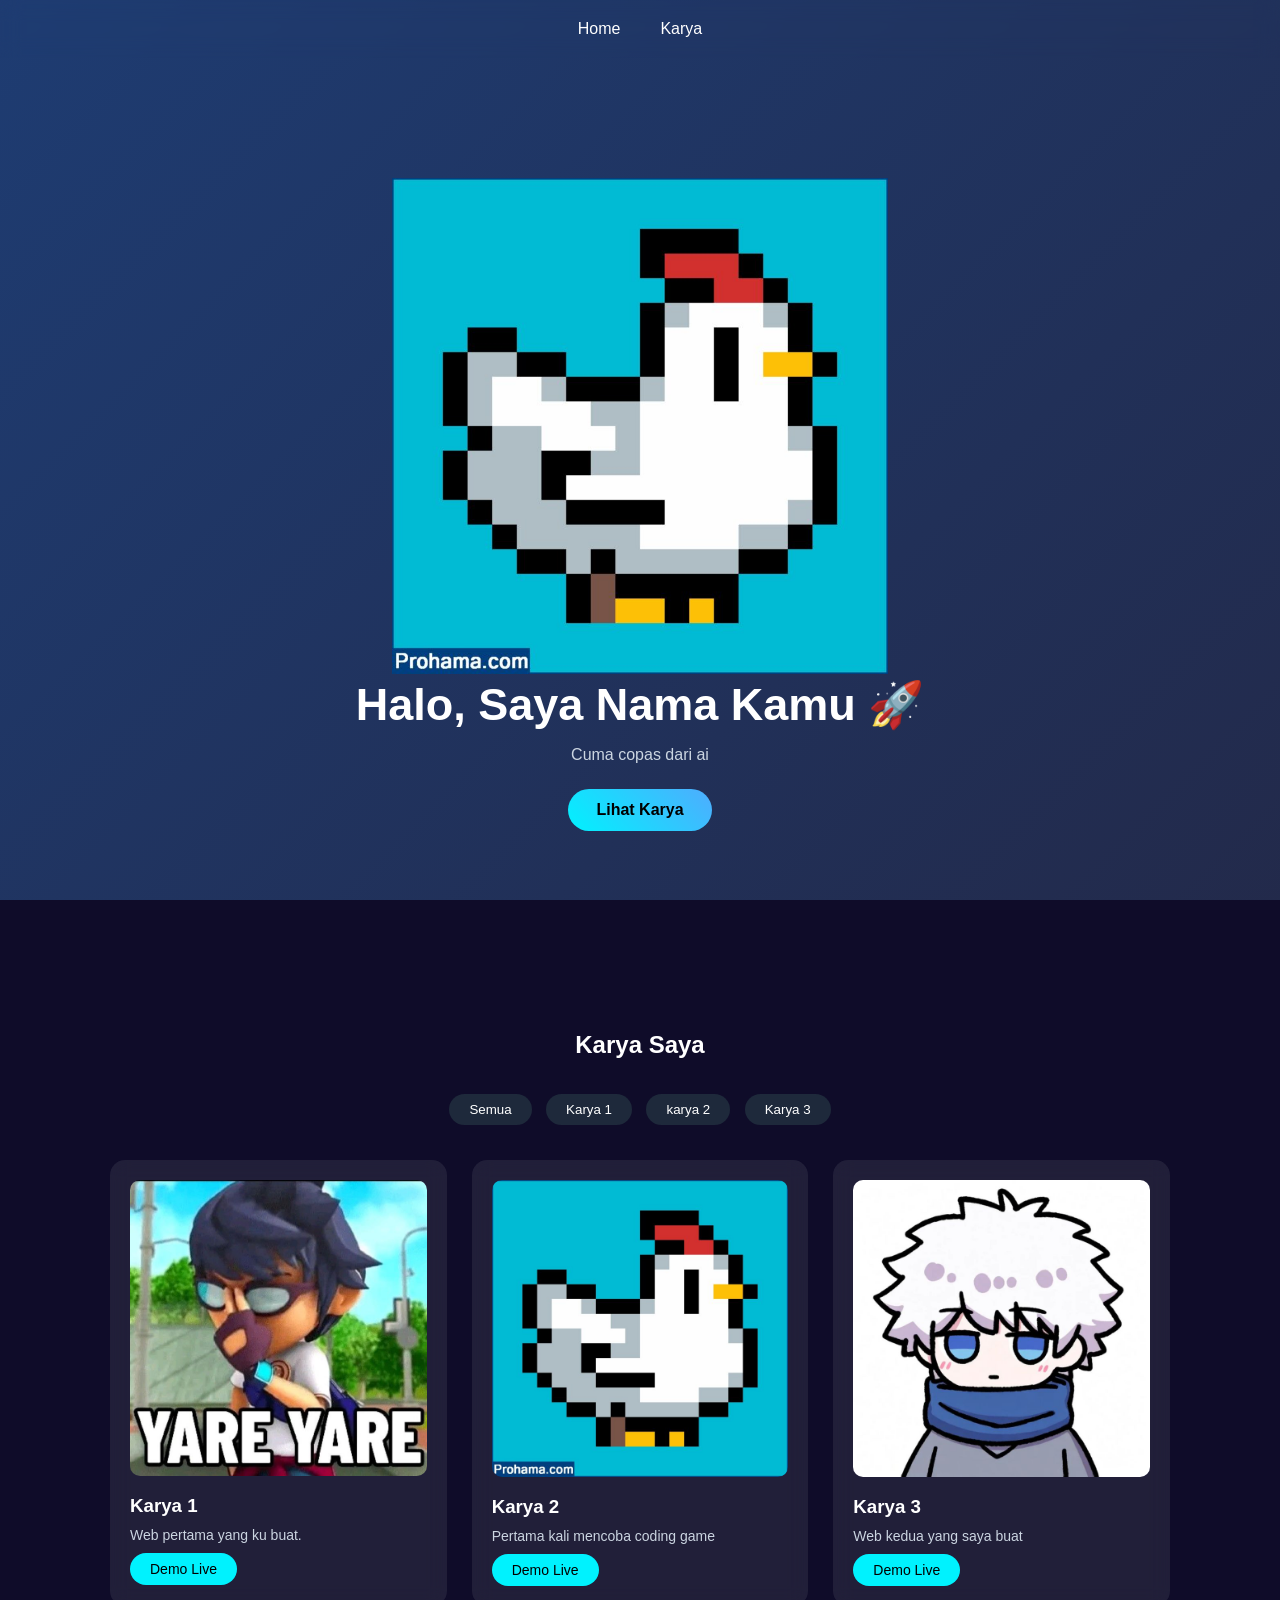
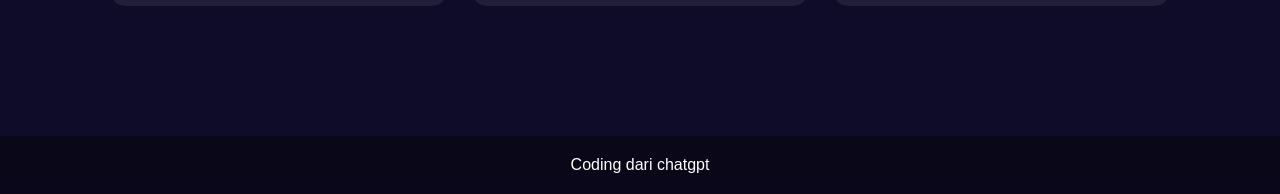
==== index.html @ a0216764 "tambah dikit" ====
<!DOCTYPE html>
<html lang="id">
<head>
<meta charset="UTF-8">
<meta name="viewport" content="width=device-width, initial-scale=1.0">
<title>Portfolio Startup</title>

<link rel="stylesheet" href="style.css">
</head>

<body>

<nav>
<a href="#home">Home</a>
<a href="#portfolio">Karya</a>
</nav>

<section class="hero" id="home">

    <img src="chiken_2_p2-768x768.jpg" width="40%" alt="ayam">
<h1>Halo, Saya Nama Kamu 🚀</h1>
<p>Cuma copas dari ai</p>
<a href="#portfolio" class="btn">Lihat Karya</a>
</section>

<section class="portfolio" id="portfolio">
<h2>Karya Saya</h2>

<div class="filter-buttons">
<button onclick="filterProject('all')">Semua</button>
<button onclick="filterProject('web')">Karya 1</button>
<button onclick="filterProject('game')">karya 2</button>
<button onclick="filterProject('design')">Karya 3</button>
</div>

<div class="project-grid">

<div class="project-card web">
<img src="download (10).jpg">
<h3>Karya 1</h3>
<p>Web pertama yang ku buat.</p>
<a href="html_basic_01/index1.html" class="demo-btn">Demo Live</a>
</div>

<div class="project-card game">
<img src="chiken_2_p2-768x768.jpg">
<h3>Karya 2</h3>
<p>Pertama kali mencoba coding game</p>
<a href="html_basic_02/game.html" class="demo-btn">Demo Live</a>
</div>

<div class="project-card design">
<img src="[500] avatar 𓂃꙳⋆.jpg">
<h3>Karya 3</h3>
<p>Web kedua yang saya buat</p>
<a href="html_basic_02/index2.html" class="demo-btn">Demo Live</a>
</div>

</div>
</section>

<footer>
Coding dari chatgpt
</footer>

<script>

/* 🎬 Scroll Animation */
const cards = document.querySelectorAll('.project-card');

window.addEventListener('scroll', () => {
cards.forEach(card => {
const rect = card.getBoundingClientRect();
if(rect.top < window.innerHeight - 100){
card.classList.add('show');
}
});
});

/* 🖼 Filter */
function filterProject(category){
const projects = document.querySelectorAll('.project-card');

projects.forEach(project=>{
project.style.display='none';
if(category === 'all' || project.classList.contains(category)){
project.style.display='block';
}
});
}

</script>

</body>
</html>
---- style.css ----
*{
margin:0;
padding:0;
box-sizing:border-box;
font-family: 'Segoe UI', sans-serif;
scroll-behavior:smooth;
}

body{
color:white;
background:#0f0c29;
overflow-x:hidden;
}

/* 🌈 Animated Gradient Background */
body::before{
content:"";
position:fixed;
top:0;
left:0;
width:100%;
height:100%;
background:linear-gradient(-45deg,#0f0c29,#302b63,#24243e,#1e3c72);
background-size:400% 400%;
animation:gradientMove 12s ease infinite;
z-index:-1;
}

@keyframes gradientMove{
0%{background-position:0% 50%;}
50%{background-position:100% 50%;}
100%{background-position:0% 50%;}
}

/* Navbar */
nav{
display:flex;
justify-content:center;
gap:40px;
padding:20px;
backdrop-filter:blur(10px);
position:sticky;
top:0;
}

nav a{
color:white;
text-decoration:none;
font-weight:500;
transition:0.3s;
}

nav a:hover{
color:#00f2fe;
}

/* Hero */
.hero{
text-align:center;
padding:120px 20px;
}

.hero h1{
font-size:45px;
}

.hero p{
margin-top:15px;
color:#cbd5e1;
}

.btn{
display:inline-block;
margin-top:25px;
padding:12px 28px;
background:linear-gradient(45deg,#00f2fe,#4facfe);
border:none;
color:black;
border-radius:30px;
text-decoration:none;
font-weight:bold;
transition:0.3s;
cursor:pointer;
}

.btn:hover{
transform:scale(1.05);
}

/* Portfolio */
.portfolio{
padding:80px 20px;
max-width:1100px;
margin:auto;
}

.portfolio h2{
text-align:center;
margin-bottom:30px;
}

/* Filter Buttons */
.filter-buttons{
text-align:center;
margin-bottom:30px;
}

.filter-buttons button{
margin:5px;
padding:8px 20px;
border:none;
border-radius:20px;
cursor:pointer;
background:#1e293b;
color:white;
}

.filter-buttons button:hover{
background:#00f2fe;
color:black;
}

/* Grid */
.project-grid{
display:grid;
grid-template-columns:repeat(auto-fit,minmax(250px,1fr));
gap:25px;
}

.project-card{
background:rgba(255,255,255,0.08);
padding:20px;
border-radius:15px;
backdrop-filter:blur(10px);
transition:0.5s;
opacity:0;
transform:translateY(50px);
}

.project-card.show{
opacity:1;
transform:translateY(0);
}

.project-card:hover{
transform:translateY(-10px);
}

.project-card img{
width:100%;
border-radius:10px;
}

.project-card h3{
margin-top:15px;
}

.project-card p{
font-size:14px;
margin:10px 0;
color:#cbd5e1;
}

.demo-btn{
display:inline-block;
padding:8px 20px;
background:#00f2fe;
color:black;
border-radius:20px;
text-decoration:none;
font-size:14px;
}

/* Footer */
footer{
text-align:center;
padding:20px;
margin-top:50px;
background:rgba(0,0,0,0.4);
}
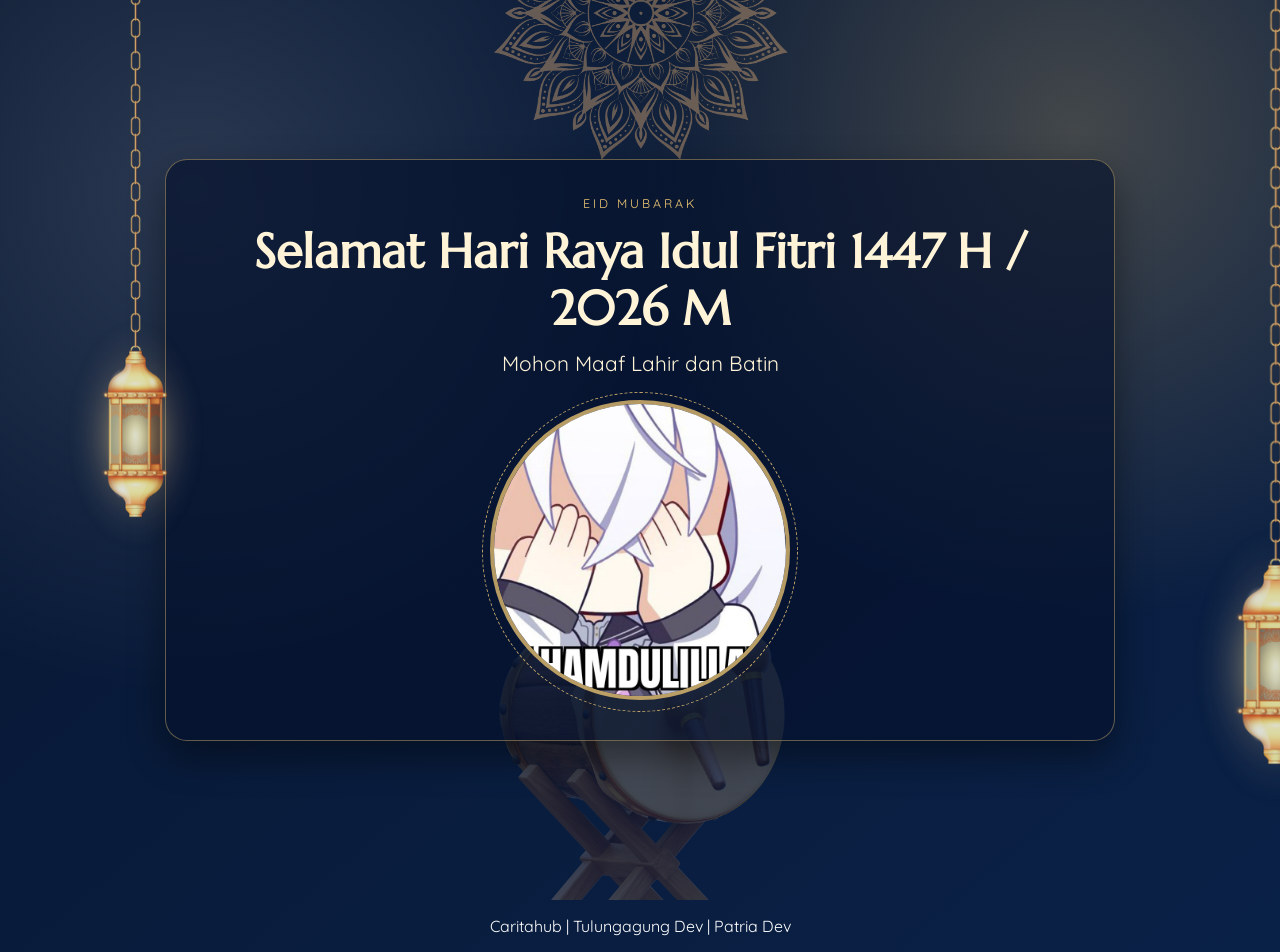
==== commit 1b49ab08: "tu" ====
--- a/index.html
+++ b/index.html
@@ -1,95 +1,30 @@
 <!DOCTYPE html>
 <html lang="id">
 <head>
-<meta charset="UTF-8">
-<meta name="viewport" content="width=device-width, initial-scale=1.0">
-<title>Portfolio Startup</title>
+  <meta charset="UTF-8" />
+  <meta name="viewport" content="width=device-width, initial-scale=1.0" />
+  <title>Ucapan Idul Fitri 1447H - Variasi 3</title>
+  <link rel="preconnect" href="https://fonts.googleapis.com" />
+  <link rel="preconnect" href="https://fonts.gstatic.com" crossorigin />
+  <link href="https://fonts.googleapis.com/css2?family=Marcellus&family=Quicksand:wght@400;500;700&display=swap" rel="stylesheet" />
+  <link rel="stylesheet" href="style.css" />
+</head>
+<body>
+  <section class="scene">
+    <img class="top-ornament" src="assets/ornament.png" alt="Ornamen atas" />
+    <img class="top-lantern top-lantern-left" src="assets/lentera1.png" alt="Lentera kiri" />
+    <img class="top-lantern top-lantern-right" src="assets/lentera1.png" alt="Lentera kanan" />
+    <img class="bedug" src="assets/bedug.png" alt="Bedug" />
 
-<link rel="stylesheet" href="style.css">
-</head>
-
-<body>
-
-<nav>
-<a href="#home">Home</a>
-<a href="#portfolio">Karya</a>
-</nav>
-
-<section class="hero" id="home">
-
-    <img src="chiken_2_p2-768x768.jpg" width="40%" alt="ayam">
-<h1>Halo, Saya Nama Kamu 🚀</h1>
-<p>Cuma copas dari ai</p>
-<a href="#portfolio" class="btn">Lihat Karya</a>
-</section>
-
-<section class="portfolio" id="portfolio">
-<h2>Karya Saya</h2>
-
-<div class="filter-buttons">
-<button onclick="filterProject('all')">Semua</button>
-<button onclick="filterProject('web')">Karya 1</button>
-<button onclick="filterProject('game')">karya 2</button>
-<button onclick="filterProject('design')">Karya 3</button>
-</div>
-
-<div class="project-grid">
-
-<div class="project-card web">
-<img src="download (10).jpg">
-<h3>Karya 1</h3>
-<p>Web pertama yang ku buat.</p>
-<a href="html_basic_01/index1.html" class="demo-btn">Demo Live</a>
-</div>
-
-<div class="project-card game">
-<img src="chiken_2_p2-768x768.jpg">
-<h3>Karya 2</h3>
-<p>Pertama kali mencoba coding game</p>
-<a href="html_basic_02/game.html" class="demo-btn">Demo Live</a>
-</div>
-
-<div class="project-card design">
-<img src="[500] avatar 𓂃꙳⋆.jpg">
-<h3>Karya 3</h3>
-<p>Web kedua yang saya buat</p>
-<a href="html_basic_02/index2.html" class="demo-btn">Demo Live</a>
-</div>
-
-</div>
-</section>
-
-<footer>
-Coding dari chatgpt
-</footer>
-
-<script>
-
-/* 🎬 Scroll Animation */
-const cards = document.querySelectorAll('.project-card');
-
-window.addEventListener('scroll', () => {
-cards.forEach(card => {
-const rect = card.getBoundingClientRect();
-if(rect.top < window.innerHeight - 100){
-card.classList.add('show');
-}
-});
-});
-
-/* 🖼 Filter */
-function filterProject(category){
-const projects = document.querySelectorAll('.project-card');
-
-projects.forEach(project=>{
-project.style.display='none';
-if(category === 'all' || project.classList.contains(category)){
-project.style.display='block';
-}
-});
-}
-
-</script>
-
+    <div class="panel">
+      <span class="headline">Eid Mubarak</span>
+      <h1>Selamat Hari Raya Idul Fitri 1447 H / 2026 M</h1>
+      <p>Mohon Maaf Lahir dan Batin</p>
+      <div class="photo-frame">
+        <img src="assets/alhamdulillah.jpg" alt="alhamdulillah" />
+      </div>
+    </div>
+  </section>
+  <footer style="text-align: center; color: white; padding: 16px 0;">Caritahub | Tulungagung Dev | Patria Dev</footer>
 </body>
-</html>+</html>
--- a/style.css
+++ b/style.css
@@ -1,180 +1,169 @@
-*{
-margin:0;
-padding:0;
-box-sizing:border-box;
-font-family: 'Segoe UI', sans-serif;
-scroll-behavior:smooth;
+:root {
+  --night: #071630;
+  --night-2: #0a2147;
+  --gold: #f0c974;
+  --light: #fff4d8;
 }
 
-body{
-color:white;
-background:#0f0c29;
-overflow-x:hidden;
+* {
+  box-sizing: border-box;
+  margin: 0;
+  padding: 0;
 }
 
-/* 🌈 Animated Gradient Background */
-body::before{
-content:"";
-position:fixed;
-top:0;
-left:0;
-width:100%;
-height:100%;
-background:linear-gradient(-45deg,#0f0c29,#302b63,#24243e,#1e3c72);
-background-size:400% 400%;
-animation:gradientMove 12s ease infinite;
-z-index:-1;
+body {
+  min-height: 100vh;
+  font-family: "Quicksand", sans-serif;
+  color: var(--light);
+  background:
+    radial-gradient(circle at 15% 20%, rgba(255, 255, 255, 0.14), transparent 38%),
+    radial-gradient(circle at 84% 14%, rgba(240, 201, 116, 0.25), transparent 36%),
+    linear-gradient(140deg, var(--night), var(--night-2));
 }
 
-@keyframes gradientMove{
-0%{background-position:0% 50%;}
-50%{background-position:100% 50%;}
-100%{background-position:0% 50%;}
+.scene {
+  min-height: 100vh;
+  padding: 1.2rem;
+  display: grid;
+  place-items: center;
+  position: relative;
+  overflow: hidden;
 }
 
-/* Navbar */
-nav{
-display:flex;
-justify-content:center;
-gap:40px;
-padding:20px;
-backdrop-filter:blur(10px);
-position:sticky;
-top:0;
+.top-ornament {
+  position: absolute;
+  top: 1.2rem;
+  left: 50%;
+  top: -15%;
+  width: clamp(190px, 67vw, 300px);
+  opacity: 0.38;
+  transform: translateX(-50%);
+  pointer-events: none;
+  animation: ornament-spin 16s ease-in-out infinite;
 }
 
-nav a{
-color:white;
-text-decoration:none;
-font-weight:500;
-transition:0.3s;
+.top-lantern {
+  position: absolute;
+  top: -6%;
+  opacity: 0.86;
+  pointer-events: none;
+  animation: sway 4.2s ease-in-out infinite;
+  z-index: 2;
 }
 
-nav a:hover{
-color:#00f2fe;
+.top-lantern-left {
+  left: 5%;
+  top: -30%;
+  width: clamp(90px, 12vw, 150px);
 }
 
-/* Hero */
-.hero{
-text-align:center;
-padding:120px 20px;
+.top-lantern-right {
+  right: -7%;
+  top: -20%;
+  animation-delay: 1.1s;
+  width: clamp(120px, 32vw, 180px);
 }
 
-.hero h1{
-font-size:45px;
+.bedug {
+  position: absolute;
+  width: clamp(160px, 24vw, 290px);
+  left: 50%;
+  bottom: clamp(-34px, -2.8vw, -8px);
+  opacity: 0.28;
+  transform: translateX(-50%);
+  animation: drift-center 4.5s ease-in-out infinite;
 }
 
-.hero p{
-margin-top:15px;
-color:#cbd5e1;
+.panel {
+  width: min(950px, 100%);
+  display: grid;
+  gap: 0.75rem;
+  text-align: center;
+  background: rgba(5, 18, 45, 0.66);
+  border: 1px solid rgba(240, 201, 116, 0.4);
+  border-radius: 22px;
+  padding: clamp(1rem, 3.5vw, 2.2rem);
+  box-shadow: 0 16px 36px rgba(0, 0, 0, 0.4);
+  animation: fade-up 1s ease both;
 }
 
-.btn{
-display:inline-block;
-margin-top:25px;
-padding:12px 28px;
-background:linear-gradient(45deg,#00f2fe,#4facfe);
-border:none;
-color:black;
-border-radius:30px;
-text-decoration:none;
-font-weight:bold;
-transition:0.3s;
-cursor:pointer;
+.headline {
+  color: var(--gold);
+  text-transform: uppercase;
+  letter-spacing: 0.24em;
+  font-size: 0.78rem;
 }
 
-.btn:hover{
-transform:scale(1.05);
+h1 {
+  font-family: "Marcellus", serif;
+  font-size: clamp(1.9rem, 4.2vw, 3rem);
+  line-height: 1.2;
 }
 
-/* Portfolio */
-.portfolio{
-padding:80px 20px;
-max-width:1100px;
-margin:auto;
+p {
+  font-size: clamp(1rem, 2.2vw, 1.3rem);
 }
 
-.portfolio h2{
-text-align:center;
-margin-bottom:30px;
+.photo-frame {
+  width: min(300px, 85%);
+  margin: 0.8rem auto 0;
+  position: relative;
 }
 
-/* Filter Buttons */
-.filter-buttons{
-text-align:center;
-margin-bottom:30px;
+.photo-frame::before {
+  content: "";
+  position: absolute;
+  inset: -8px;
+  border: 1px dashed rgba(240, 201, 116, 0.8);
+  border-radius: 50%;
+  animation: spin 18s linear infinite;
 }
 
-.filter-buttons button{
-margin:5px;
-padding:8px 20px;
-border:none;
-border-radius:20px;
-cursor:pointer;
-background:#1e293b;
-color:white;
+.photo-frame img {
+  width: 100%;
+  aspect-ratio: 1 / 1;
+  border-radius: 50%;
+  object-fit: cover;
+  border: 4px solid rgba(240, 201, 116, 0.75);
 }
 
-.filter-buttons button:hover{
-background:#00f2fe;
-color:black;
+@keyframes fade-up {
+  from { opacity: 0; transform: translateY(20px); }
+  to { opacity: 1; transform: translateY(0); }
 }
 
-/* Grid */
-.project-grid{
-display:grid;
-grid-template-columns:repeat(auto-fit,minmax(250px,1fr));
-gap:25px;
+@keyframes drift {
+  0%,
+  100% { transform: translateY(0); }
+  50% { transform: translateY(-14px); }
 }
 
-.project-card{
-background:rgba(255,255,255,0.08);
-padding:20px;
-border-radius:15px;
-backdrop-filter:blur(10px);
-transition:0.5s;
-opacity:0;
-transform:translateY(50px);
+@keyframes drift-center {
+  0%,
+  100% { transform: translateX(-50%) translateY(0); }
+  50% { transform: translateX(-50%) translateY(-14px); }
 }
 
-.project-card.show{
-opacity:1;
-transform:translateY(0);
+@keyframes spin {
+  from { transform: rotate(0deg); }
+  to { transform: rotate(360deg); }
 }
 
-.project-card:hover{
-transform:translateY(-10px);
+@keyframes ornament-spin {
+  0% { transform: translateX(-50%) rotate(0deg) scale(1); }
+  50% { transform: translateX(-50%) rotate(180deg) scale(1.04); }
+  100% { transform: translateX(-50%) rotate(360deg) scale(1); }
 }
 
-.project-card img{
-width:100%;
-border-radius:10px;
+@keyframes sway {
+  0%,
+  100% { transform: translateY(0) rotate(0deg); }
+  50% { transform: translateY(10px) rotate(3deg); }
 }
 
-.project-card h3{
-margin-top:15px;
+@media (max-width: 560px) {
+  .top-ornament { opacity: 0.28; }
+  .top-lantern { opacity: 0.55; }
+  .bedug { opacity: 0.18; }
+  .panel { border-radius: 18px; }
 }
-
-.project-card p{
-font-size:14px;
-margin:10px 0;
-color:#cbd5e1;
-}
-
-.demo-btn{
-display:inline-block;
-padding:8px 20px;
-background:#00f2fe;
-color:black;
-border-radius:20px;
-text-decoration:none;
-font-size:14px;
-}
-
-/* Footer */
-footer{
-text-align:center;
-padding:20px;
-margin-top:50px;
-background:rgba(0,0,0,0.4);
-}
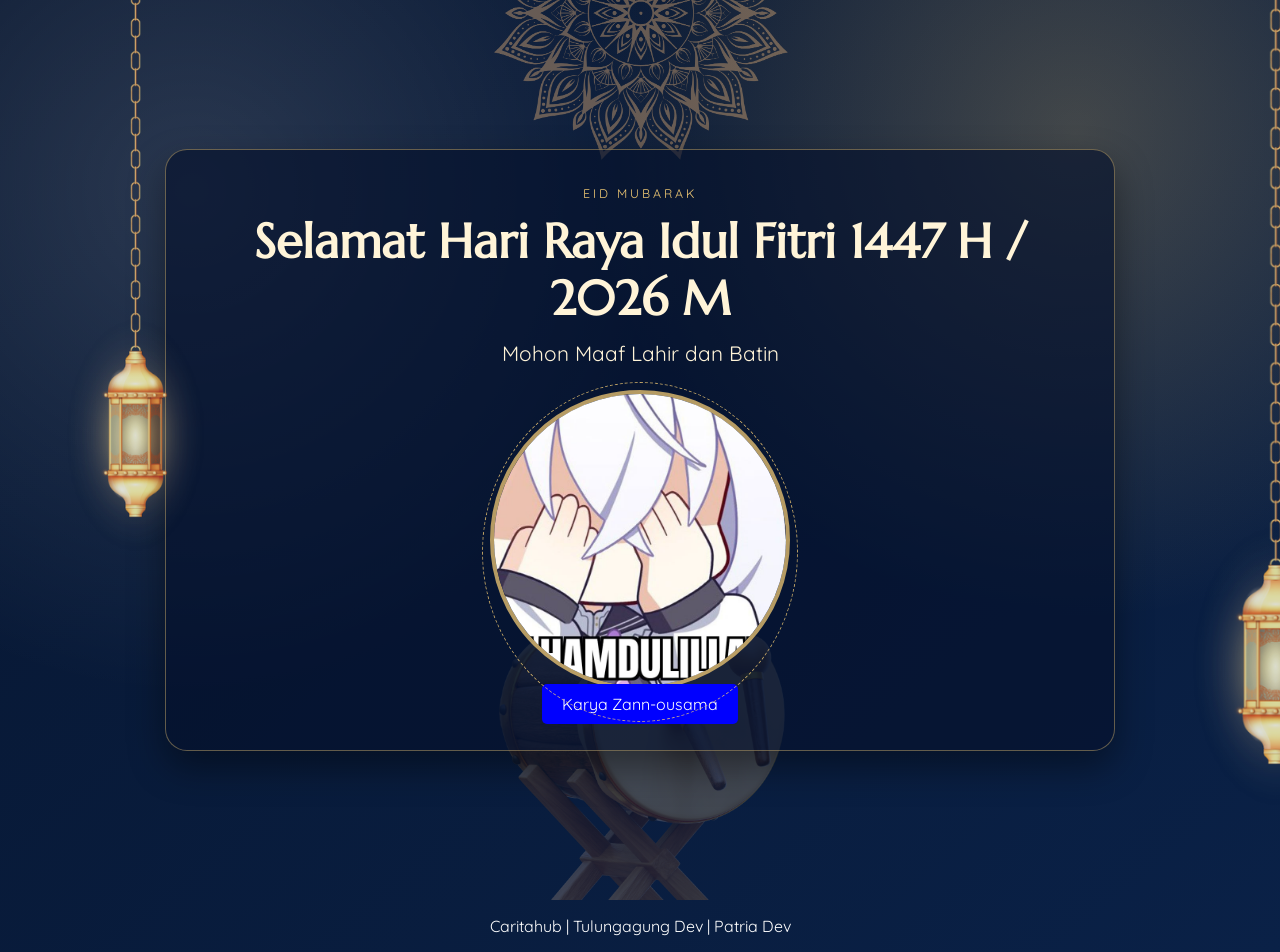
==== commit 9ca5b66a: "tambah karya" ====
--- a/index.html
+++ b/index.html
@@ -22,6 +22,7 @@
       <p>Mohon Maaf Lahir dan Batin</p>
       <div class="photo-frame">
         <img src="assets/alhamdulillah.jpg" alt="alhamdulillah" />
+        <a href="profil/index.html" class="btn">Karya Zann-ousama</a>
       </div>
     </div>
   </section>
--- a/style.css
+++ b/style.css
@@ -72,6 +72,14 @@
   opacity: 0.28;
   transform: translateX(-50%);
   animation: drift-center 4.5s ease-in-out infinite;
+}
+
+.btn{
+  background: blue;
+  color: white;
+  padding: 10px 20px;
+  text-decoration: none;
+  border-radius: 5px;
 }
 
 .panel {
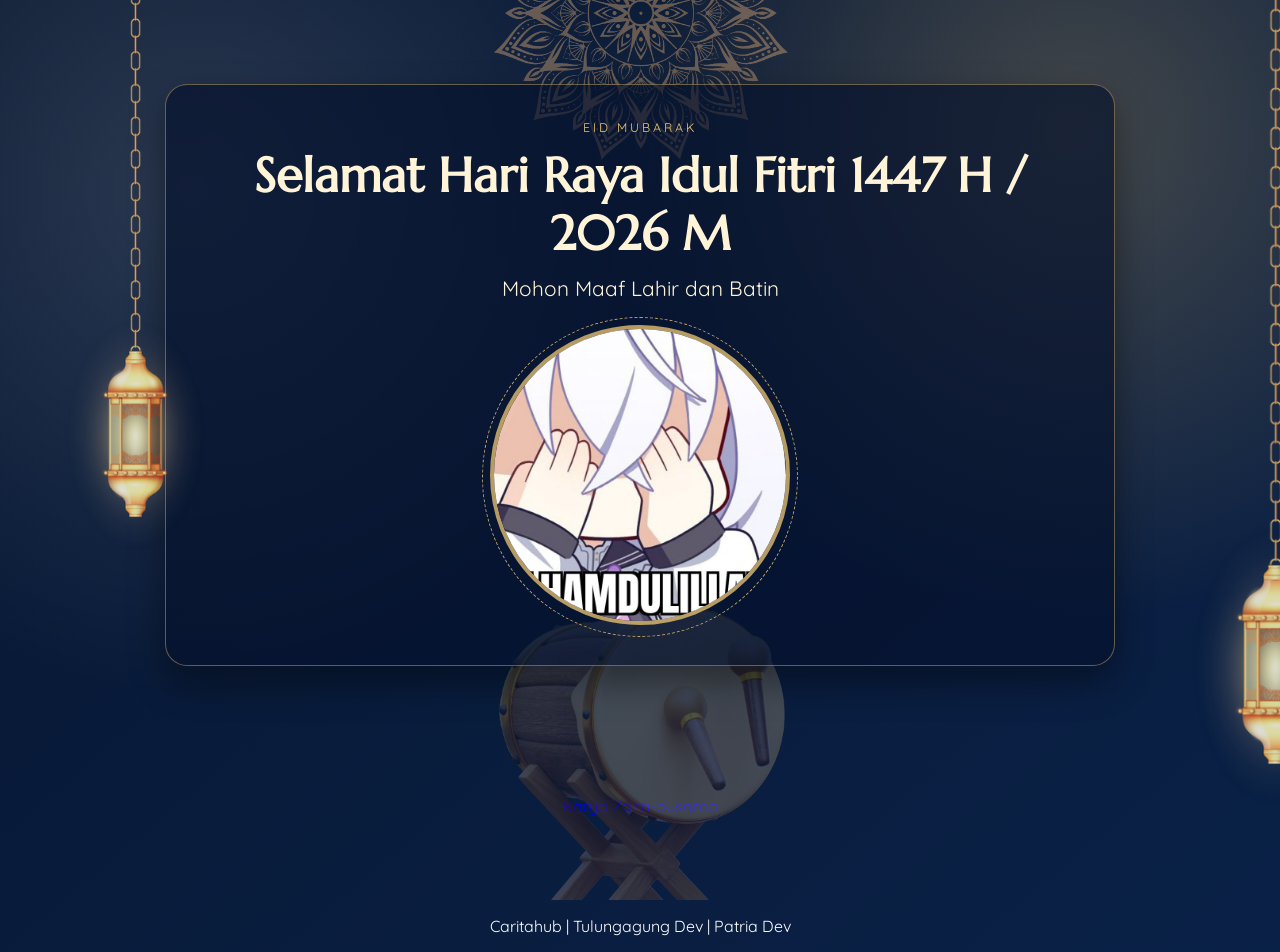
==== commit 70aa5603: "tk" ====
--- a/index.html
+++ b/index.html
@@ -22,9 +22,9 @@
       <p>Mohon Maaf Lahir dan Batin</p>
       <div class="photo-frame">
         <img src="assets/alhamdulillah.jpg" alt="alhamdulillah" />
-        <a href="profil/index.html" class="btn">Karya Zann-ousama</a>
       </div>
     </div>
+    <a href="profil/index.html" class="demo-btn">Karya Zann-ousama</a>
   </section>
   <footer style="text-align: center; color: white; padding: 16px 0;">Caritahub | Tulungagung Dev | Patria Dev</footer>
 </body>
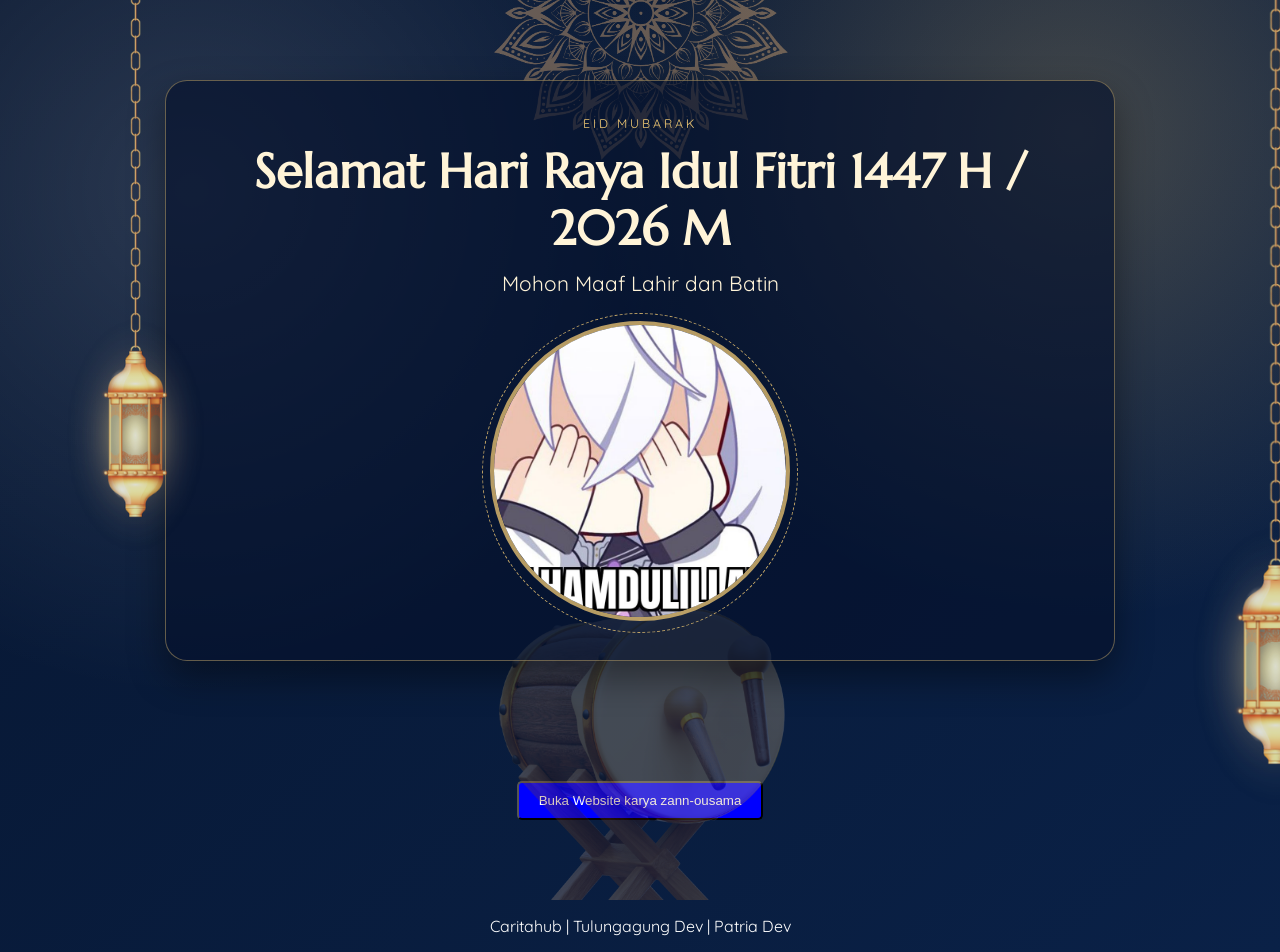
==== commit 493628fe: "tK" ====
--- a/index.html
+++ b/index.html
@@ -24,7 +24,9 @@
         <img src="assets/alhamdulillah.jpg" alt="alhamdulillah" />
       </div>
     </div>
-    <a href="profil/index.html" class="demo-btn">Karya Zann-ousama</a>
+    <a href="profil/index.html" target="_blank">
+  <button>Buka Website karya zann-ousama</button>
+</a>
   </section>
   <footer style="text-align: center; color: white; padding: 16px 0;">Caritahub | Tulungagung Dev | Patria Dev</footer>
 </body>
--- a/style.css
+++ b/style.css
@@ -74,7 +74,7 @@
   animation: drift-center 4.5s ease-in-out infinite;
 }
 
-.btn{
+button{
   background: blue;
   color: white;
   padding: 10px 20px;
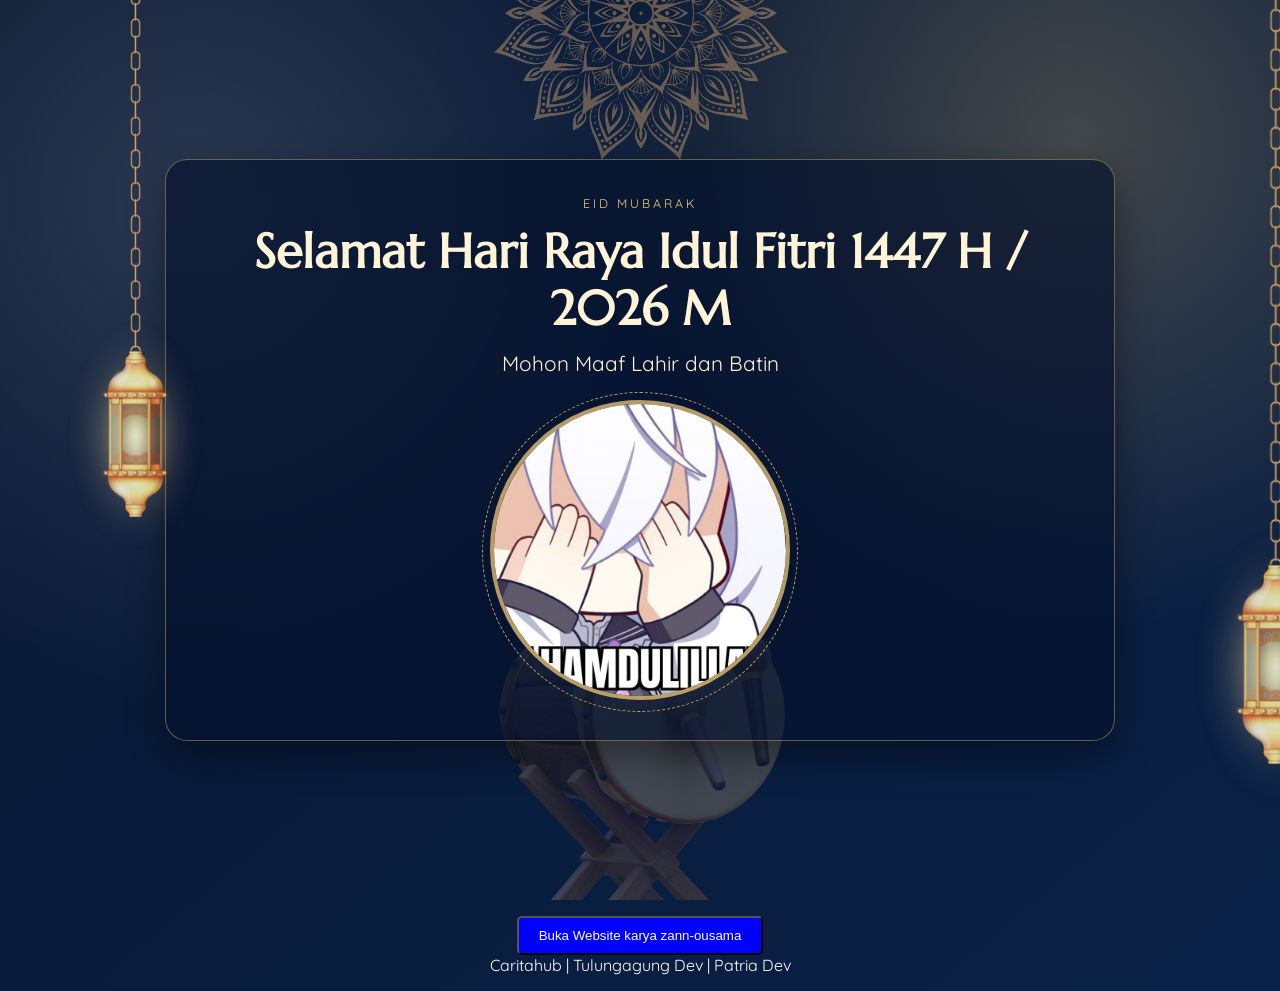
==== commit 26a7b131: "link karya" ====
--- a/index.html
+++ b/index.html
@@ -24,10 +24,12 @@
         <img src="assets/alhamdulillah.jpg" alt="alhamdulillah" />
       </div>
     </div>
-    <a href="profil/index.html" target="_blank">
+   
+  </section>
+  <footer style="text-align: center; color: white; padding: 16px 0;">
+     <a href="profil/index.html" target="_blank">
   <button>Buka Website karya zann-ousama</button>
-</a>
-  </section>
-  <footer style="text-align: center; color: white; padding: 16px 0;">Caritahub | Tulungagung Dev | Patria Dev</footer>
+</a> <br>
+    Caritahub | Tulungagung Dev | Patria Dev</footer>
 </body>
 </html>
